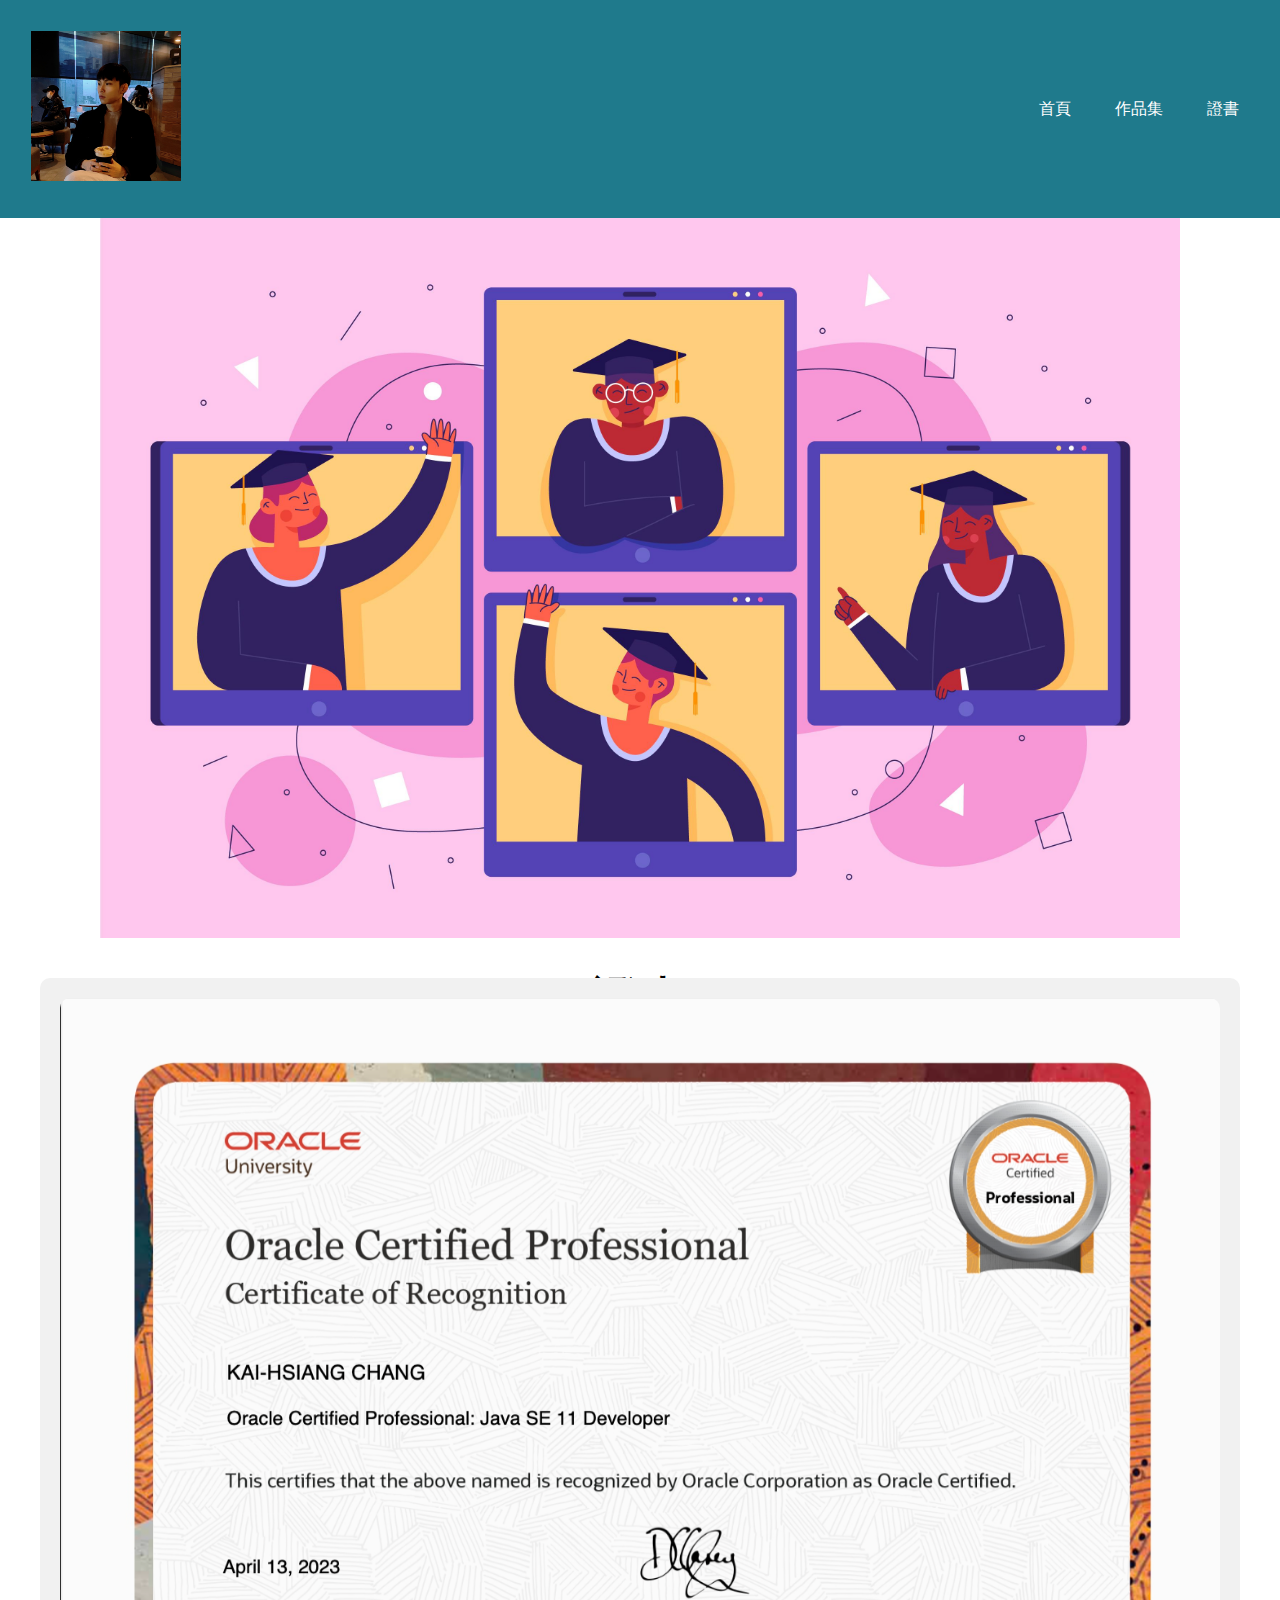
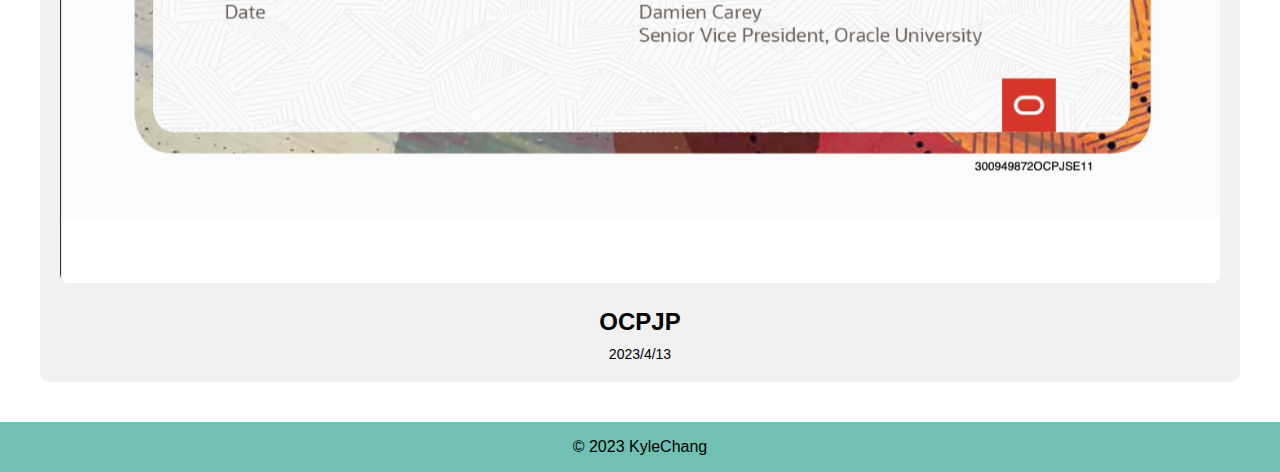
==== certificate.html @ a05bf9ae "Add ." ====
<!DOCTYPE html>
<html lang="zh-Hant">
<head>
  <meta charset="UTF-8">
  <meta name="viewport" content="width=device-width, initial-scale=1.0">
  <link rel="stylesheet" href="certificate.css">
  <title>Header & Hamburger Menu</title>
</head>
<body>
  <header>
    <nav>
      <div class="logo"><img src="Logo.JPG" alt="Logo"></div>
      <ul class="menu">
        <li><a href="index.html">首頁</a></li>
        <li><a href="hat-game.html">作品集</a></li>
        <li><a href="certificate.html">證書</a></li>
      </ul>
      <span class="hamburger">&#9776;</span>
    </nav>
    <div class="hamburger-menu">
      <a href="index.html">首頁</a>
      <a href="hat-game.html">作品集</a>
      <a href="certificate.html">證書</a>
    </div>
  </header>
  <main>
    <section class="hero">
      <h1>證書</h1>
    </section>
    <section class="cases">
      <div class="case">
        <img src="OCPJP.png" alt="案例1">
        <h2>OCPJP</h2>
        <p>2023/4/13</p>
      </div>
      <!-- <div class="case">
        <img src="image2.png" alt="案例2">
        <h2>遊戲畫面</h2>
        <p>進入遊戲後，當滑鼠移至卡片時會顯示不同效果。</p>
      </div>
      <div class="case">
        <img src="image3.png" alt="案例3">
        <h2>遊戲結束</h2>
        <p>翻開所以有卡片後，遊戲結束。</p>
      </div>
      <div class="case">
        <img src="image4.png" alt="案例3">
        <h2>重新洗牌</h2>
        <p>按下下方按鈕將重新洗牌，即可重新開始遊戲。</p>
      </div>
      <div class="case">
        <img src="image5.png" alt="案例3">
        <h2>第二局結束</h2>
        <p>可以看到所有的內容以更換位置。</p>
      </div> -->
    </section>
  </main>
  <footer>
    <p>&copy; 2023 KyleChang</p>
  </footer>
  <script>
    // 漢堡選單點擊事件
    const hamburger = document.querySelector('.hamburger');
    const hamburgerMenu = document.querySelector('.hamburger-menu');
  
    hamburger.addEventListener('click', () => {
      hamburgerMenu.classList.toggle('show');
    });
  
    const hamburgerHomeLink = document.querySelector('#hamburger-home-link');
    const hamburgerPortfolioLink = document.querySelector('#hamburger-portfolio-link');
    const hamburgerSkillsLink = document.querySelector('#hamburger-skills-link');
  
    hamburgerHomeLink.addEventListener('click', () => {
      hamburgerMenu.classList.remove('show');
      window.scrollTo({ top: 0, behavior: 'smooth' });
    });
  
    hamburgerPortfolioLink.addEventListener('click', () => {
      hamburgerMenu.classList.remove('show');
      const portfolioSection = document.querySelector('#portfolio');
      portfolioSection.scrollIntoView({ behavior: 'smooth' });
    });
  
    hamburgerSkillsLink.addEventListener('click', () => {
      hamburgerMenu.classList.remove('show');
      const skillsSection = document.querySelector('#skills');
      skillsSection.scrollIntoView({ behavior: 'smooth' });
    });
  
    /// 下拉菜單功能
    function toggleMenu(selector) {
    const menu = document.querySelector(selector);
    if (menu.style.display === "block") {
      menu.style.display = "none";
    } else {
      menu.style.display = "block";
    }
  }
  
    document.querySelector("#portfolio-link").addEventListener("click", function (event) {
    event.preventDefault();
    event.stopPropagation();
    toggleMenu(".portfolioSubmenu");
  });
  
  document.querySelector("#skills-link").addEventListener("click", function (event) {
    event.preventDefault();
    event.stopPropagation();
    toggleMenu(".skillsSubmenu");
  });
  
    // 漢堡子菜單功能
    document.querySelector("#hamburger-portfolio-link").addEventListener("click", function (event) {
    event.preventDefault();
    event.stopPropagation();
    toggleMenu(".hamburger-portfolio-submenu-container");
  });
  
  document.querySelector("#hamburger-skills-link").addEventListener("click", function (event) {
    event.preventDefault();
    event.stopPropagation();
    toggleMenu(".hamburger-skills-submenu-container");
  });
  
    // 點擊其他地方收回子菜單
    document.addEventListener('click', (e) => {
      portfolioSubmenu.classList.add('submenu-hidden');
      skillsSubmenu.classList.add('submenu-hidden');
      hamburgerPortfolioSubmenuContainer.classList.add('submenu-hidden');
      hamburgerSkillsSubmenuContainer.classList.add('submenu-hidden');
    });
  
  </script>
</body>
</html>
---- certificate.css ----
/* Reset */
* {
  margin: 0;
  padding: 0;
  box-sizing: border-box;
}

body {
  font-family: Arial, sans-serif;
}

header {
  background-color: #1F7A8C;
}

nav {
  display: flex;
  justify-content: space-between;
  align-items: center;
  padding: 1rem;
}

.logo {
  font-size: 1.5rem;
  color: #fff;
}
.logo img {
  width: 150px; /* 調整為所需的寬度 */
  height: auto; /* 保持高度與寬度成比例 */
}


.menu {
  display: flex;
  gap: 1.5rem;
}

.menu li {
  list-style-type: none;
}

.menu a {
  color: #fff;
  text-decoration: none;
}

.hamburger {
  font-size: 1.5rem;
  color: #fff;
  display: none;
  cursor: pointer;
}

.hamburger-menu {
  position: fixed;
  top: 0;
  left: -100%;
  width: 100%;
  height: 100%;
  background-color: rgba(0, 0, 0, 0.7);
  display: flex;
  flex-direction: column;
  justify-content: center;
  align-items: center;
  gap: 1.5rem;
  transition: left 0.3s;
}

.hamburger-menu.show {
  left: 0;
}

.hamburger-menu a {
  color: #fff;
  text-decoration: none;
  font-size: 1.5rem;
}

@media (max-width: 768px) {
  .hamburger {
    display: block;
  }

  .menu {
    display: none;
  }
}

* {
    margin: 0;
    padding: 0;
    box-sizing: border-box;
  }
  
  body {
    font-family: 'Arial', sans-serif;
  }
  
  header {
    background-color: #1F7A8C;
    padding: 15px;
  }
  
  nav ul {
    display: flex;
    justify-content: center;
    list-style-type: none;
  }
  
  nav ul li {
    margin: 0 10px;
  }
  
  nav ul li a {
    color: white;
    text-decoration: none;
  }
  
  nav ul li a:hover {
    color: #ccc;
  }
  
  .hero {
    background-image: url('Certificate.jpg');
    background-size: contain;
    background-position: center;
    background-repeat: no-repeat;
    padding: 50px 0;
    text-align: center;
    width: 100%;
    height: calc(100vw * 9 / 16); /* 16:9 aspect ratio */
  }
  
  
  .hero h1 {
    font-size: 48px;
    margin-bottom: 20px;
    padding-top: 700px;
  }
  
  .cases {
    display: grid;
    grid-template-columns: repeat(auto-fit, minmax(250px, 1fr));
    gap: 20px;
    padding: 40px;
  }
  
  .case {
    background-color: #f1f1f1;
    padding: 20px;
    border-radius: 10px;
    text-align: center;
  }
  
  .case img {
    width: 100%;
    height: auto;
    border-radius: 10px;
    margin-bottom: 20px;
  }
  
  .case h2 {
    font-size: 24px;
    margin-bottom: 10px;
  }
  
  .case p {
    font-size: 14px;
  }
  
/* 页脚 */
footer {
    margin-top: auto;
    background-color: #70C1B3;
    padding: 20px;
    text-align: center;
    height: 50px; /* 添加此行以設置高度 */
    display: flex; /* 添加此行以使用 Flexbox 佈局 */
    align-items: center; /* 添加此行以垂直居中內部元素 */
    justify-content: center; /* 添加此行以水平居中內部元素 */
  }
  html {
    height: 100%;
  }
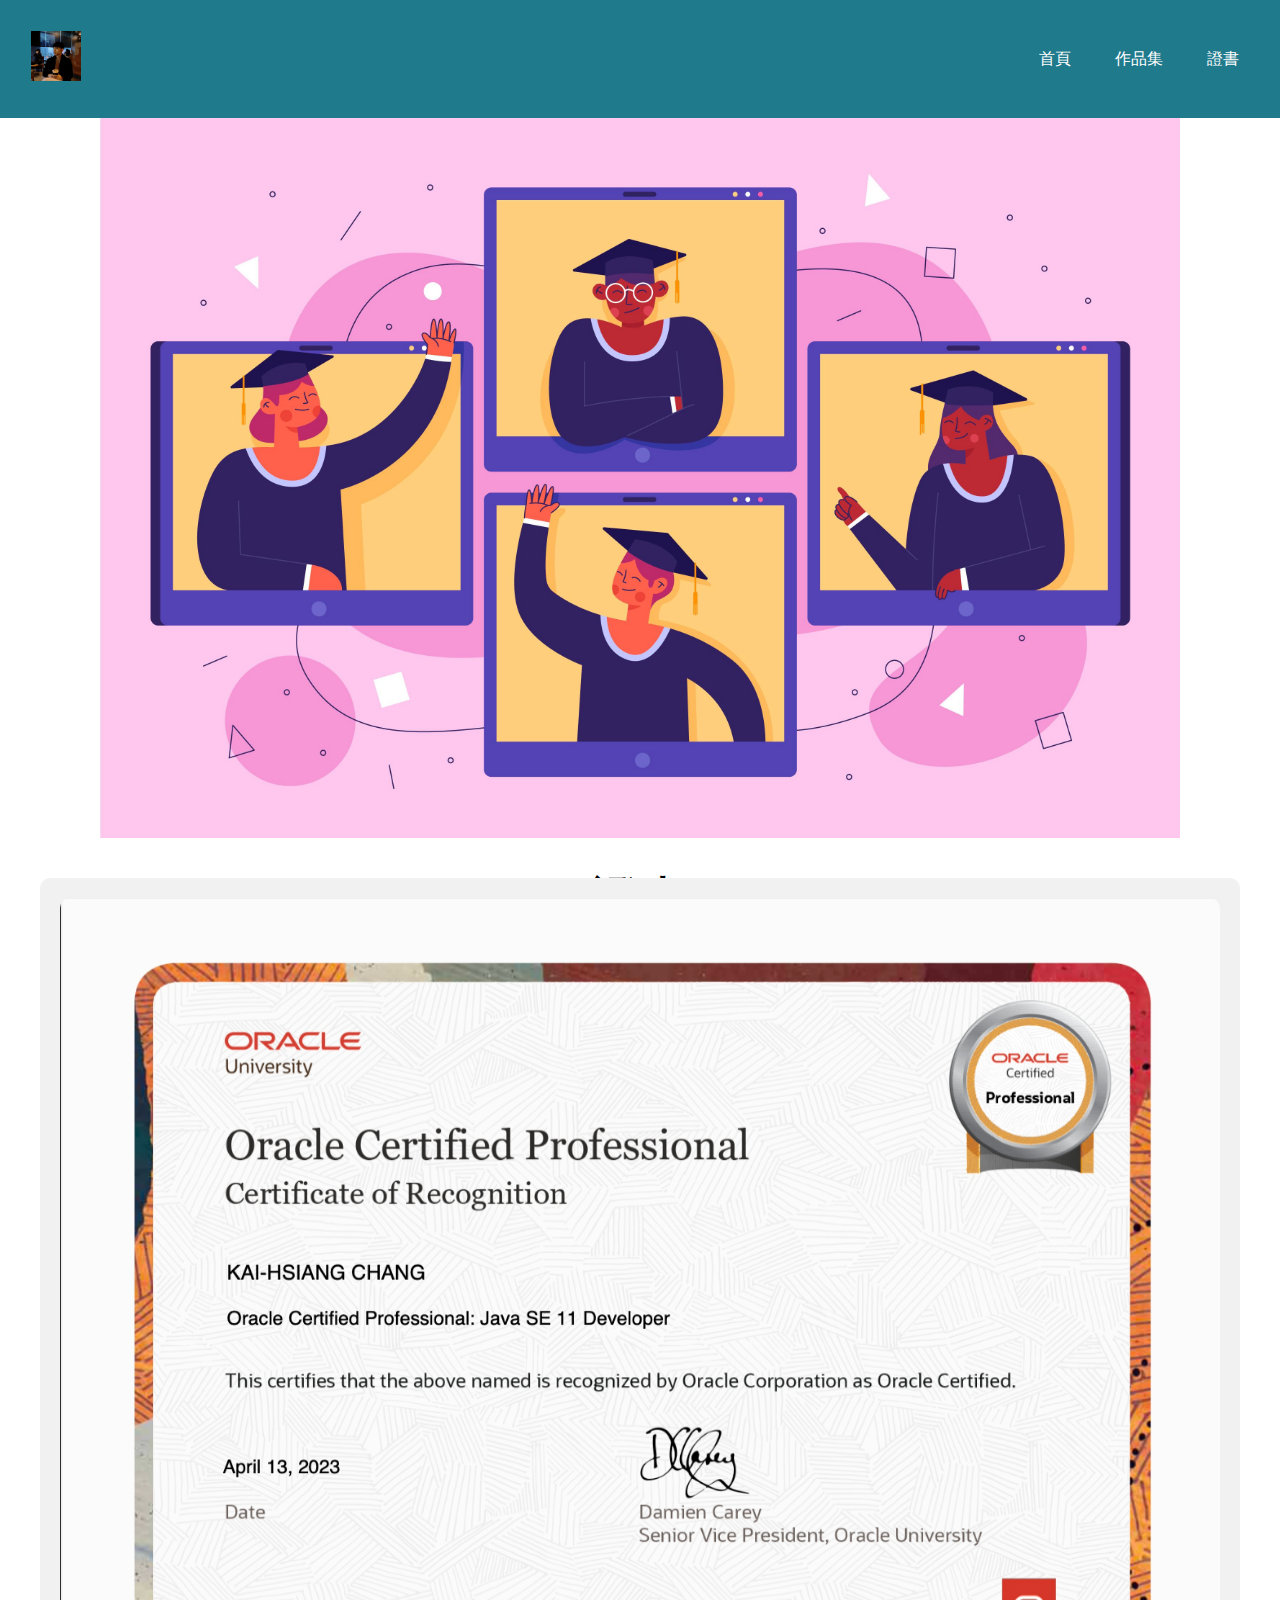
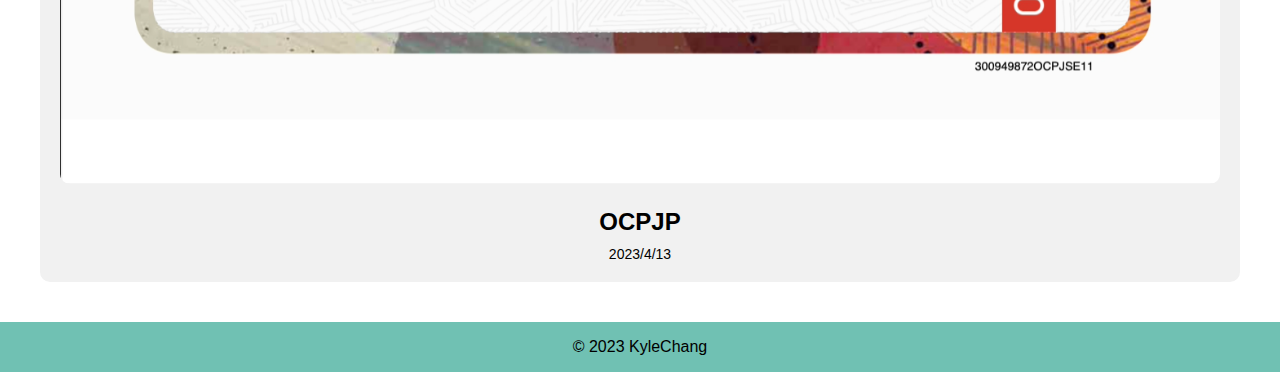
==== commit 197088d9: "Add ." ====
--- a/certificate.html
+++ b/certificate.html
@@ -9,7 +9,9 @@
 <body>
   <header>
     <nav>
-      <div class="logo"><img src="Logo.JPG" alt="Logo"></div>
+      <a href="index.html" class="logo">
+        <img src="Logo.JPG" alt="Logo">
+      </a>
       <ul class="menu">
         <li><a href="index.html">首頁</a></li>
         <li><a href="hat-game.html">作品集</a></li>
--- a/certificate.css
+++ b/certificate.css
@@ -25,8 +25,8 @@
   color: #fff;
 }
 .logo img {
-  width: 150px; /* 調整為所需的寬度 */
-  height: auto; /* 保持高度與寬度成比例 */
+  width: 50px; /* 調整為所需的寬度 */
+  height: 50px; /* 保持高度與寬度成比例 */
 }
 
 
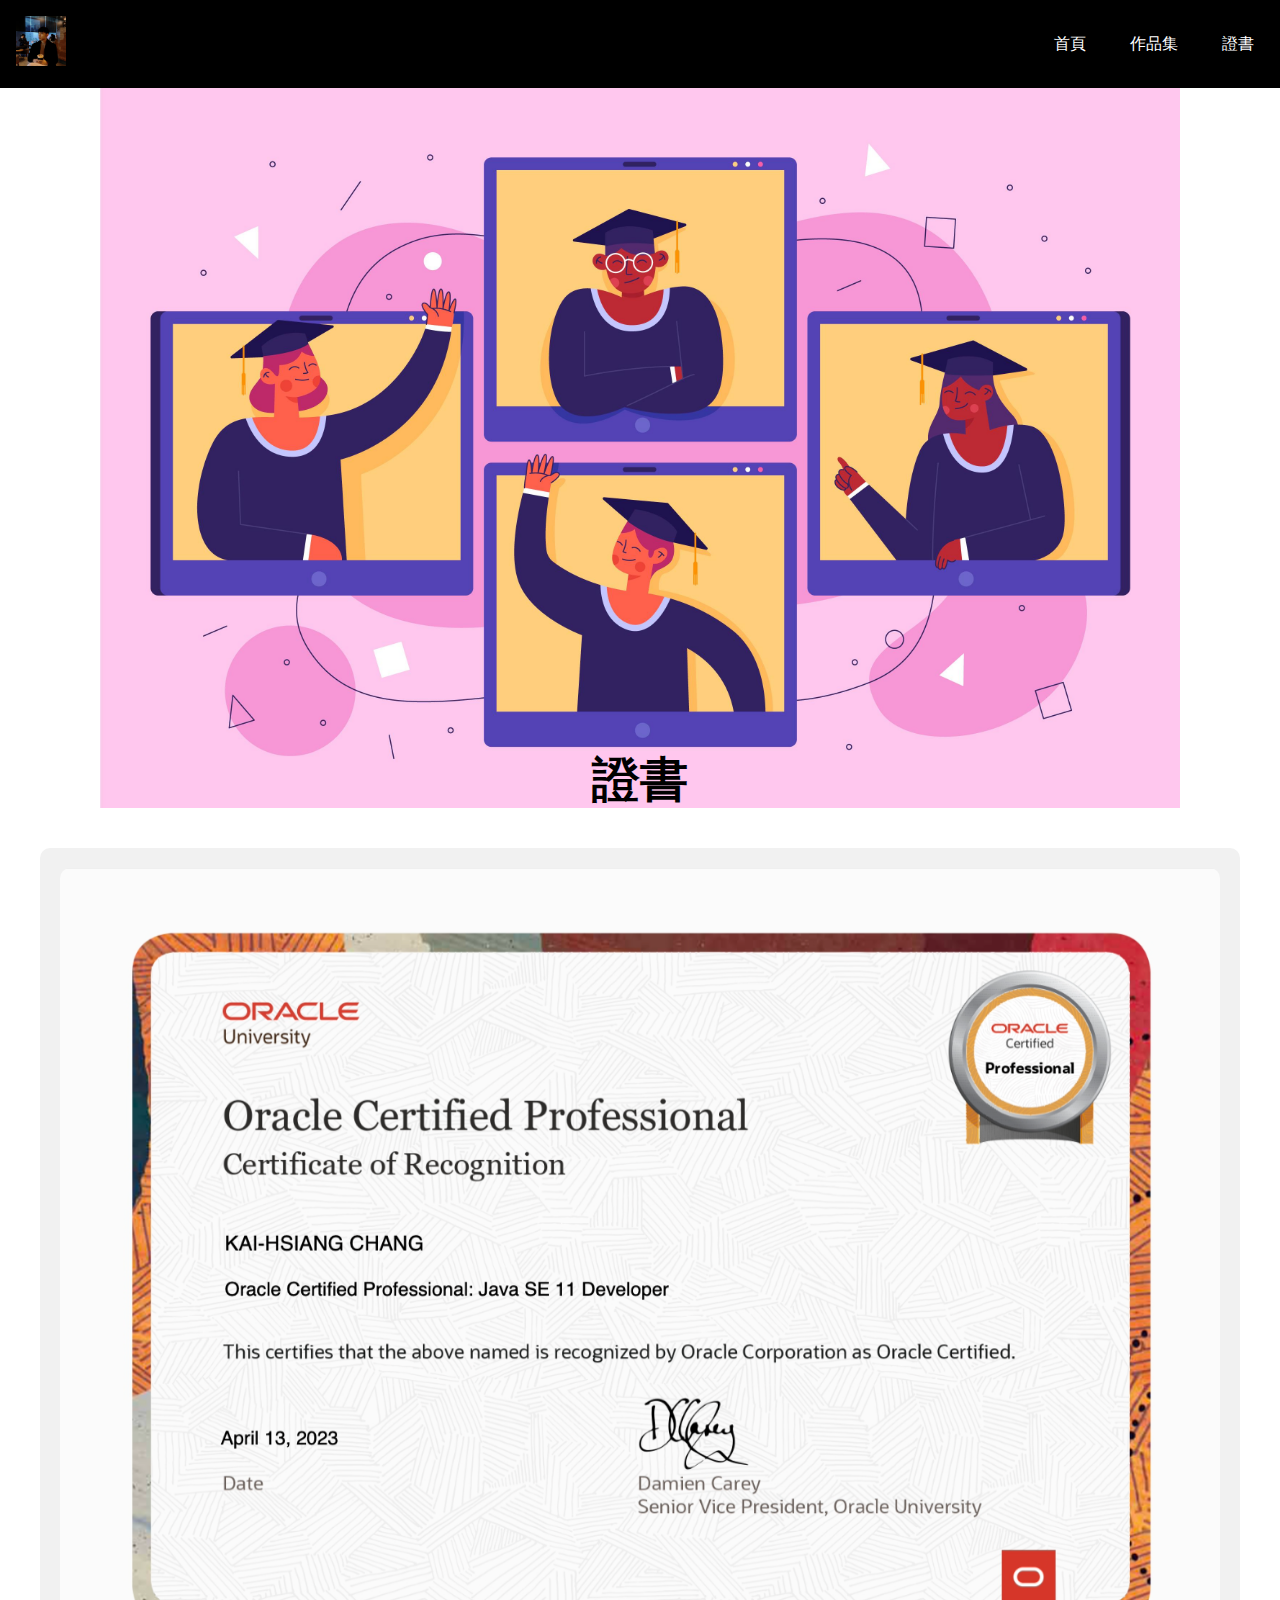
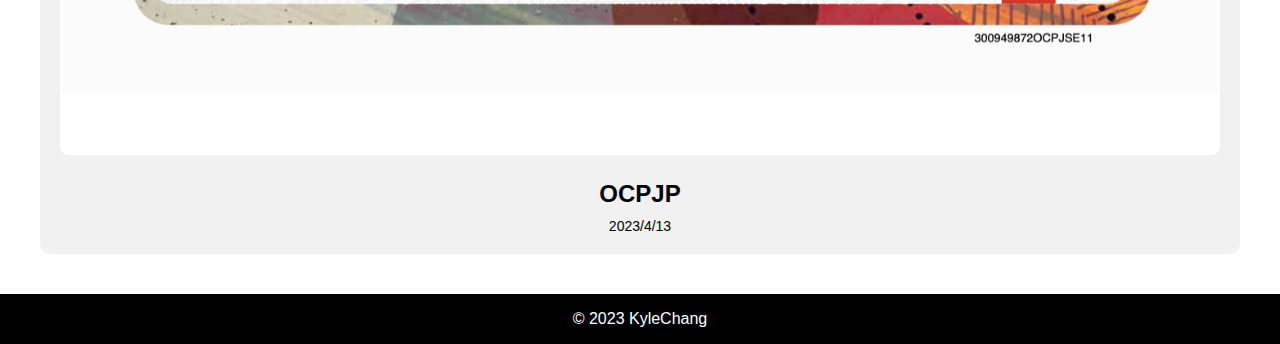
==== commit dd12c307: "Add ." ====
--- a/certificate.html
+++ b/certificate.html
@@ -27,7 +27,7 @@
   </header>
   <main>
     <section class="hero">
-      <h1>證書</h1>
+      <h1 class="case-centered">證書</h1>
     </section>
     <section class="cases">
       <div class="case">
--- a/certificate.css
+++ b/certificate.css
@@ -1,17 +1,5 @@
 /* Reset */
-* {
-  margin: 0;
-  padding: 0;
-  box-sizing: border-box;
-}
 
-body {
-  font-family: Arial, sans-serif;
-}
-
-header {
-  background-color: #1F7A8C;
-}
 
 nav {
   display: flex;
@@ -54,7 +42,8 @@
 .hamburger-menu {
   position: fixed;
   top: 0;
-  left: -100%;
+  /* left: -100%; */
+  right: -100%;
   width: 100%;
   height: 100%;
   background-color: rgba(0, 0, 0, 0.7);
@@ -63,11 +52,14 @@
   justify-content: center;
   align-items: center;
   gap: 1.5rem;
-  transition: left 0.3s;
+  /* transition: left 0.3s; */
+  transition: right 0.3s;
+  z-index: 100;
 }
 
 .hamburger-menu.show {
-  left: 0;
+  /* left: 0; */
+  right: 0;
 }
 
 .hamburger-menu a {
@@ -87,19 +79,18 @@
 }
 
 * {
-    margin: 0;
-    padding: 0;
-    box-sizing: border-box;
-  }
-  
-  body {
-    font-family: 'Arial', sans-serif;
-  }
-  
-  header {
-    background-color: #1F7A8C;
-    padding: 15px;
-  }
+  margin: 0;
+  padding: 0;
+  box-sizing: border-box;
+}
+
+body {
+  font-family: Arial, sans-serif;
+}
+
+header {
+  background-color: #000000;
+}
   
   nav ul {
     display: flex;
@@ -135,7 +126,7 @@
   .hero h1 {
     font-size: 48px;
     margin-bottom: 20px;
-    padding-top: 700px;
+    padding-top: 610px;
   }
   
   .cases {
@@ -171,9 +162,10 @@
 /* 页脚 */
 footer {
     margin-top: auto;
-    background-color: #70C1B3;
+    background-color: #000000;
     padding: 20px;
     text-align: center;
+    color: #fff;
     height: 50px; /* 添加此行以設置高度 */
     display: flex; /* 添加此行以使用 Flexbox 佈局 */
     align-items: center; /* 添加此行以垂直居中內部元素 */
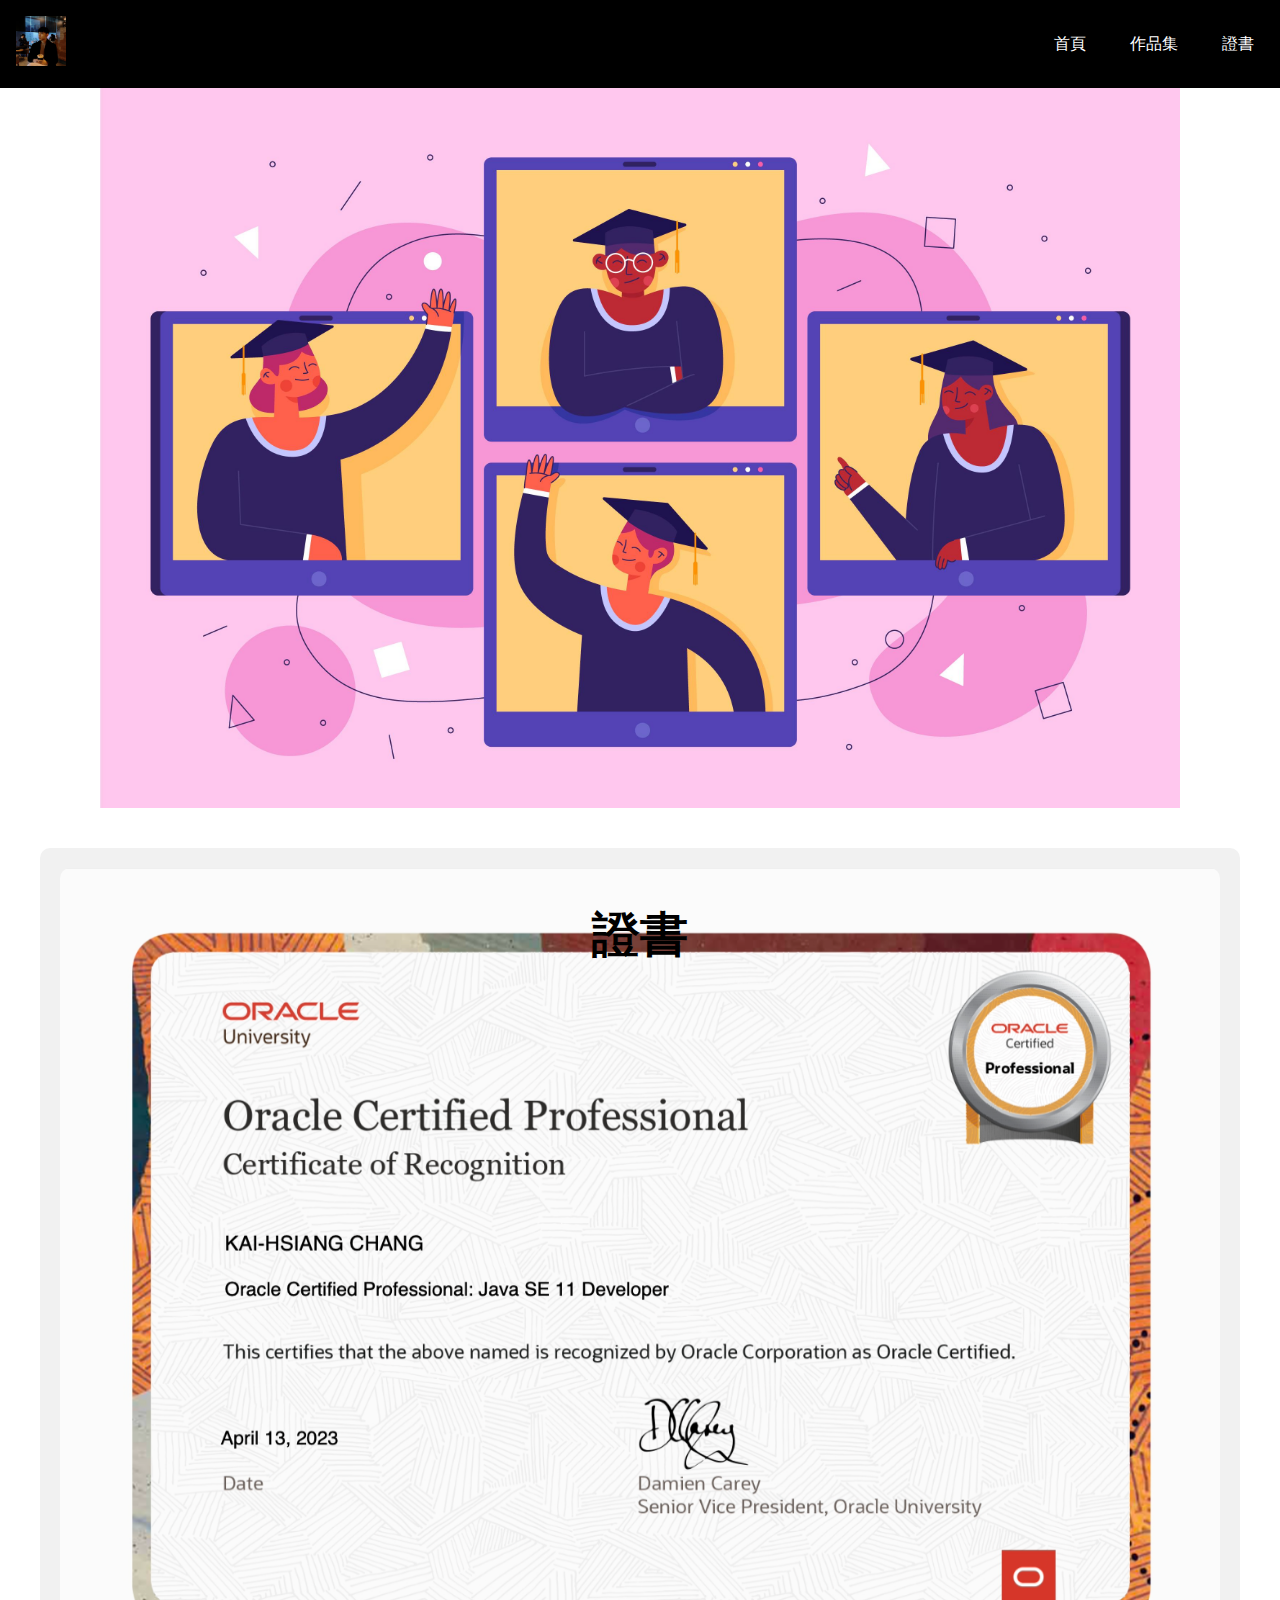
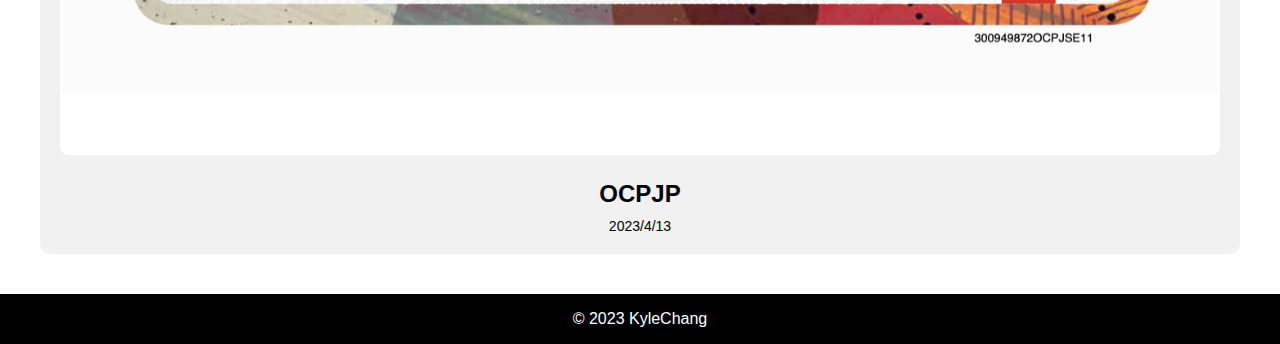
==== commit 470dadf7: "Add ." ====
--- a/certificate.html
+++ b/certificate.html
@@ -31,7 +31,7 @@
     </section>
     <section class="cases">
       <div class="case">
-        <img src="OCPJP.png" alt="案例1">
+        <img src="resource/OCPJP.png" alt="案例1">
         <h2>OCPJP</h2>
         <p>2023/4/13</p>
       </div>
--- a/certificate.css
+++ b/certificate.css
@@ -68,16 +68,6 @@
   font-size: 1.5rem;
 }
 
-@media (max-width: 768px) {
-  .hamburger {
-    display: block;
-  }
-
-  .menu {
-    display: none;
-  }
-}
-
 * {
   margin: 0;
   padding: 0;
@@ -112,7 +102,7 @@
   }
   
   .hero {
-    background-image: url('Certificate.jpg');
+    background-image: url('resource/Certificate.jpg');
     background-size: contain;
     background-position: center;
     background-repeat: no-repeat;
@@ -129,6 +119,15 @@
     padding-top: 610px;
   }
   
+  .case-centered {
+    display: block;
+    position: absolute;
+    left: 50%;
+    top: 70%;
+    transform: translate(-50%, -50%);
+    z-index: 2;
+  }
+
   .cases {
     display: grid;
     grid-template-columns: repeat(auto-fit, minmax(250px, 1fr));
@@ -173,4 +172,22 @@
   }
   html {
     height: 100%;
+  }
+
+  @media (max-width: 768px) {
+    .hamburger {
+      display: block;
+    }
+    .menu {
+      display: none;
+    }
+    .hero .case-centered {
+      display: block;
+      position: absolute;
+      left: 50%;
+      top: 2%;
+      transform: translate(-50%, -50%);
+      font-size: 30px;
+      z-index: 2;
+    }
   }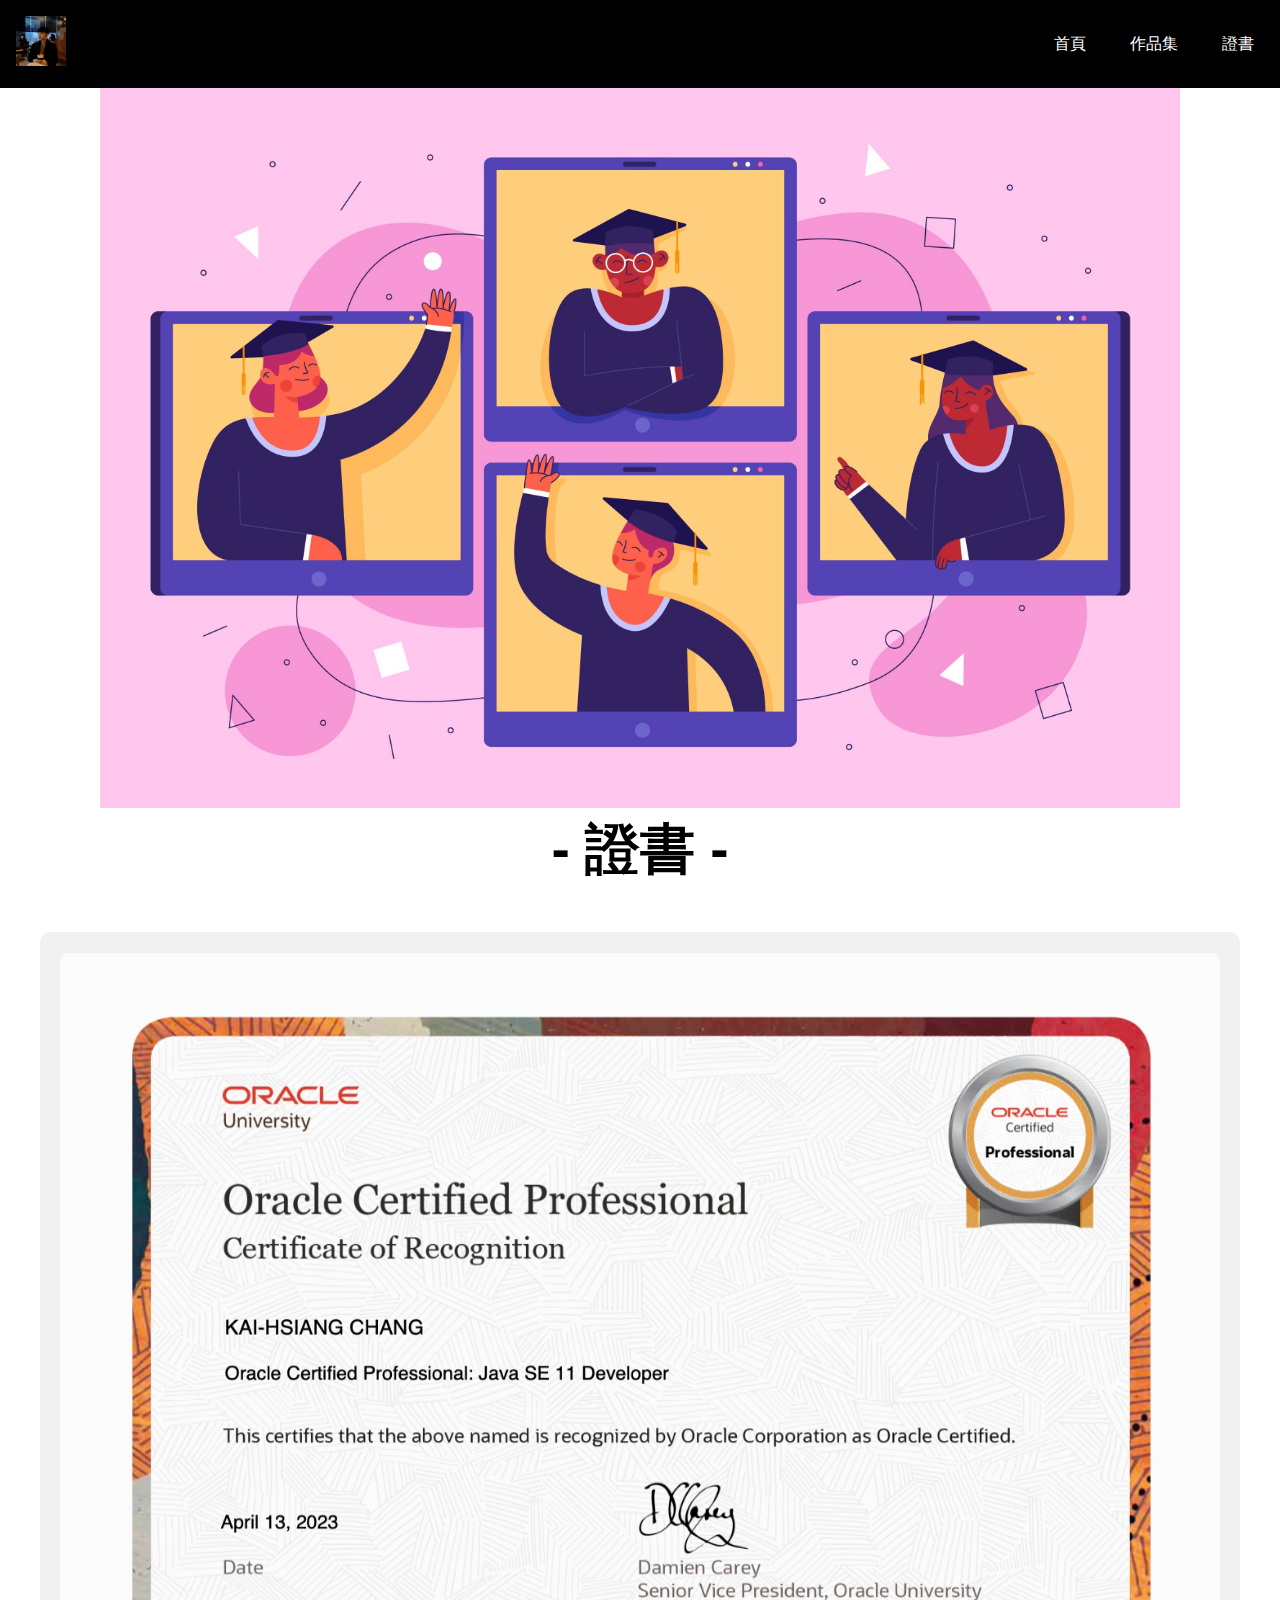
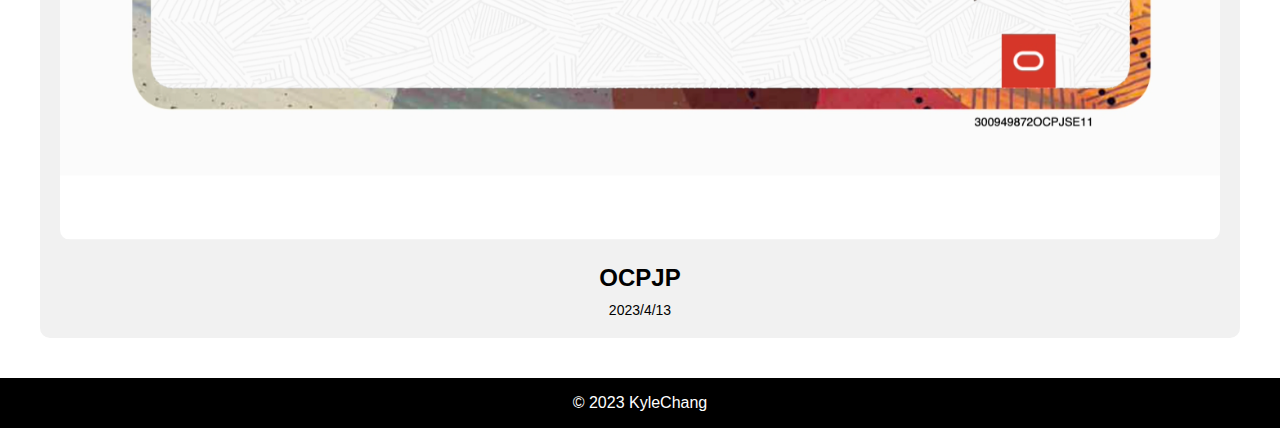
==== commit f3f5d5ab: "Add ." ====
--- a/certificate.html
+++ b/certificate.html
@@ -4,13 +4,13 @@
   <meta charset="UTF-8">
   <meta name="viewport" content="width=device-width, initial-scale=1.0">
   <link rel="stylesheet" href="certificate.css">
-  <title>Header & Hamburger Menu</title>
+  <title>kyle作品集</title>
 </head>
 <body>
   <header>
     <nav>
       <a href="index.html" class="logo">
-        <img src="Logo.JPG" alt="Logo">
+        <img src="resource/Logo.JPG" alt="Logo">
       </a>
       <ul class="menu">
         <li><a href="index.html">首頁</a></li>
@@ -26,9 +26,10 @@
     </div>
   </header>
   <main>
-    <section class="hero">
-      <h1 class="case-centered">證書</h1>
-    </section>
+    <section class="hero"></section>
+    <div class="title-container">
+      <h1>- 證書 -</h1>
+    </div>
     <section class="cases">
       <div class="case">
         <img src="resource/OCPJP.png" alt="案例1">
--- a/certificate.css
+++ b/certificate.css
@@ -119,14 +119,15 @@
     padding-top: 610px;
   }
   
-  .case-centered {
-    display: block;
-    position: absolute;
-    left: 50%;
-    top: 70%;
-    transform: translate(-50%, -50%);
-    z-index: 2;
+  .title-container {
+    text-align: center;
+    padding: 5px 0;
   }
+
+  .title-container h1 {
+    font-size: 55px;
+  }
+
 
   .cases {
     display: grid;
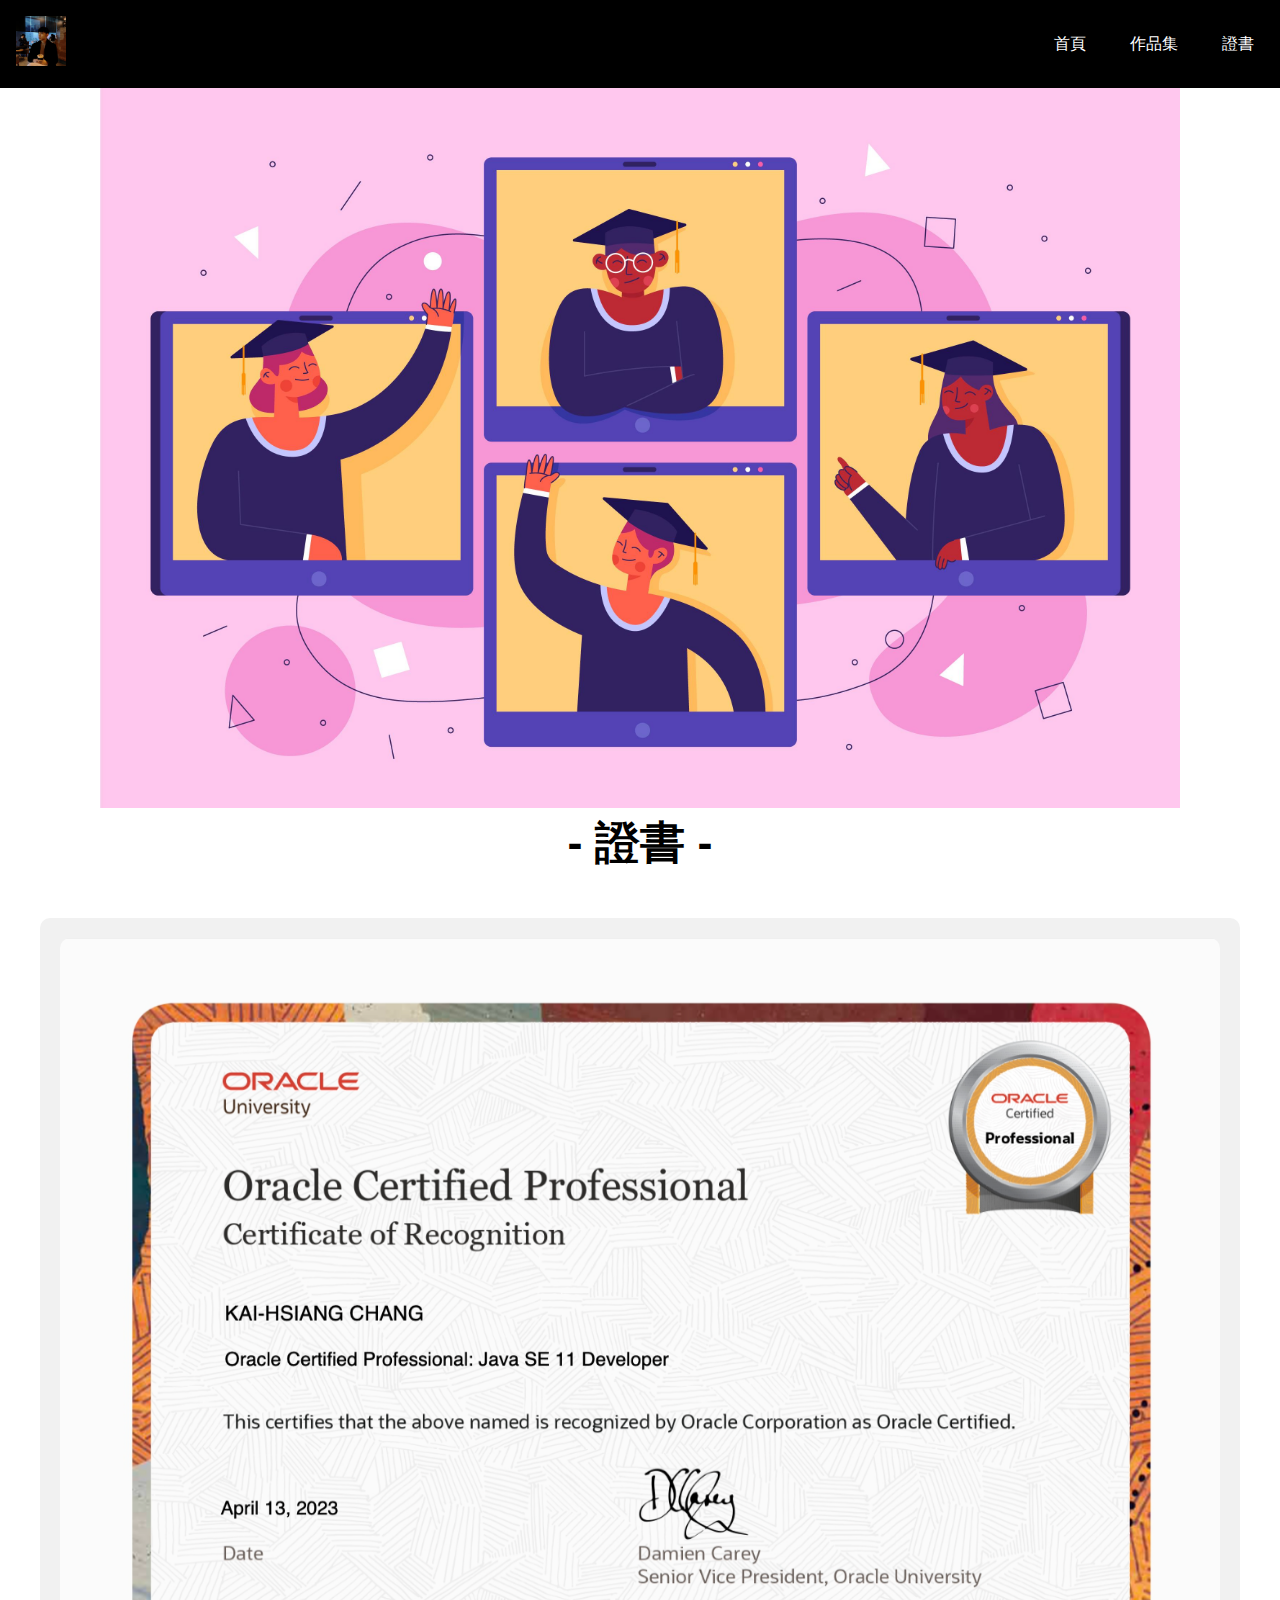
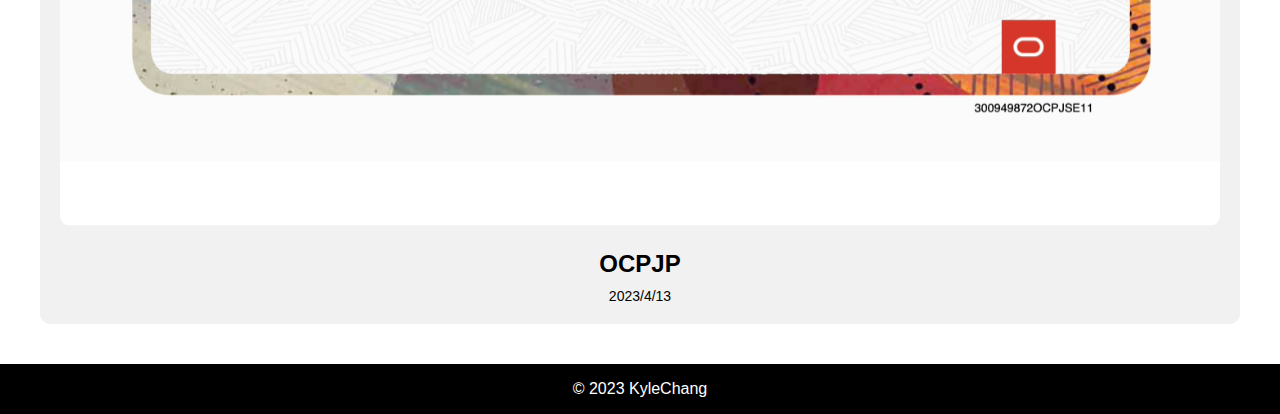
==== commit 39a5093d: "add google.js" ====
--- a/certificate.html
+++ b/certificate.html
@@ -4,6 +4,15 @@
   <meta charset="UTF-8">
   <meta name="viewport" content="width=device-width, initial-scale=1.0">
   <link rel="stylesheet" href="certificate.css">
+  <!-- Google tag (gtag.js) -->
+  <script async src="https://www.googletagmanager.com/gtag/js?id=G-1E1W55X5W9"></script>
+  <script>
+    window.dataLayer = window.dataLayer || [];
+    function gtag(){dataLayer.push(arguments);}
+    gtag('js', new Date());
+
+    gtag('config', 'G-1E1W55X5W9');
+</script>
   <title>kyle作品集</title>
 </head>
 <body>
--- a/certificate.css
+++ b/certificate.css
@@ -125,7 +125,7 @@
   }
 
   .title-container h1 {
-    font-size: 55px;
+    font-size: 45px;
   }
 
 
